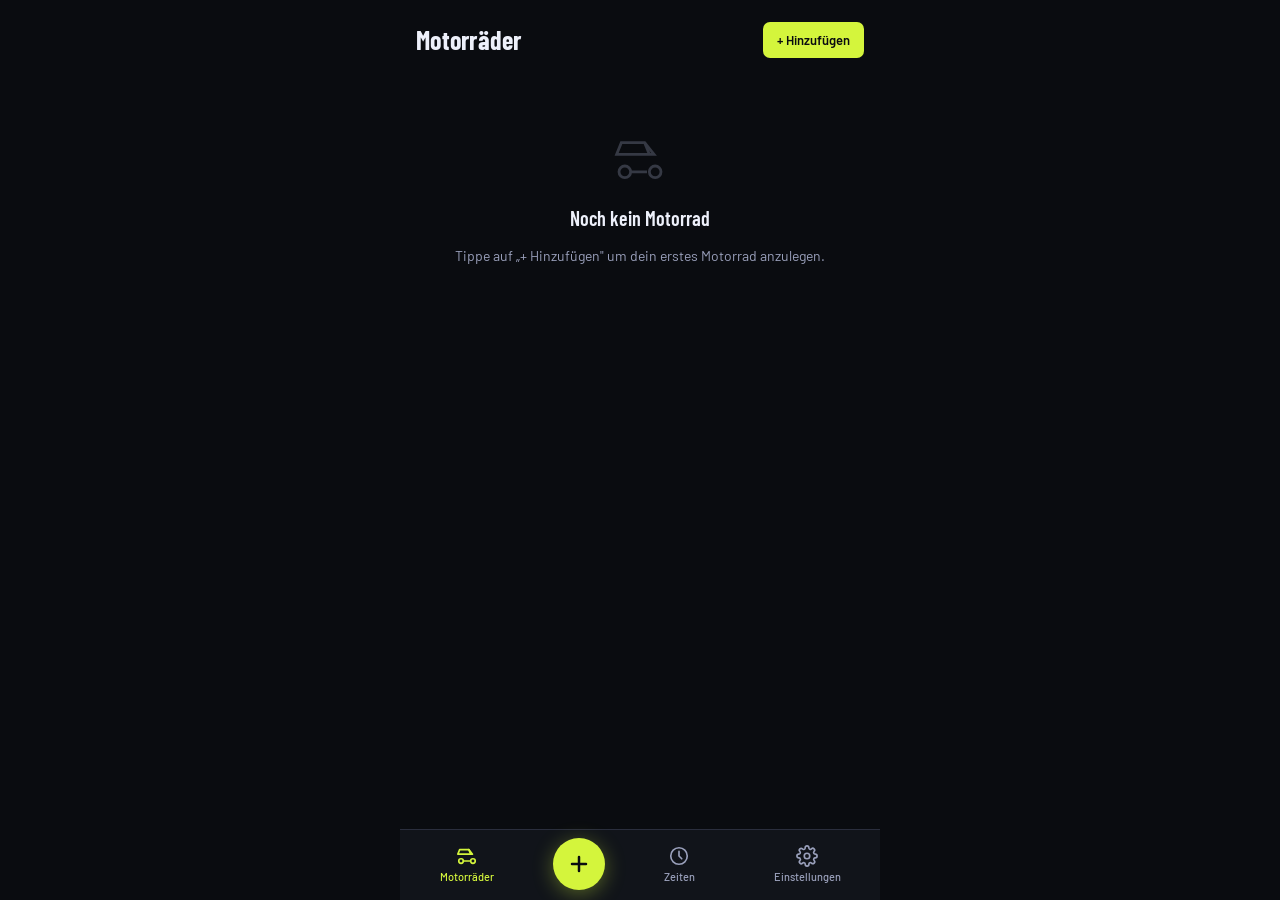
==== TrackdayManager.html @ b00c9626 "feat: V2 — Session-Edit, Fahrwerk-Felder, Filter, Chart, Zeiten-Screen - Umbenennung index.html → Tr" ====
<!DOCTYPE html>
<html lang="de">
<head>
  <meta charset="UTF-8">
  <meta name="viewport" content="width=device-width, initial-scale=1.0, viewport-fit=cover">
  <meta name="apple-mobile-web-app-capable" content="yes">
  <meta name="apple-mobile-web-app-status-bar-style" content="black-translucent">
  <meta name="theme-color" content="#0a0c10">
  <title>Trackday Manager</title>
  <link rel="preconnect" href="https://fonts.googleapis.com">
  <link rel="preconnect" href="https://fonts.gstatic.com" crossorigin>
  <link href="https://fonts.googleapis.com/css2?family=Barlow+Condensed:wght@400;500;600;700&family=Barlow:wght@400;500;600&display=swap" rel="stylesheet">
  <link rel="stylesheet" href="css/app.css">
</head>
<body>
  <div id="app">

    <div id="screen-fahrzeuge" class="screen"></div>
    <div id="screen-wizard" class="screen"></div>
    <div id="screen-setup" class="screen"></div>
    <div id="screen-zeiten" class="screen"></div>
    <div id="screen-einstellungen" class="screen"></div>

    <nav id="bottom-nav">
      <button class="nav-btn" data-screen="fahrzeuge">
        <svg width="22" height="22" viewBox="0 0 24 24" fill="none" stroke="currentColor" stroke-width="1.8" stroke-linecap="round" stroke-linejoin="round">
          <circle cx="5.5" cy="17.5" r="2.5"/><circle cx="18.5" cy="17.5" r="2.5"/>
          <path d="M8 17.5h7M2 10l2-5h10l4 5H2z"/><path d="M14 5l2 5"/>
        </svg>
        <span>Motorräder</span>
      </button>

      <button class="nav-btn-center" id="btn-new-session" title="Neue Session">
        <svg width="24" height="24" viewBox="0 0 24 24" fill="none" stroke="currentColor" stroke-width="2.5" stroke-linecap="round">
          <line x1="12" y1="5" x2="12" y2="19"/><line x1="5" y1="12" x2="19" y2="12"/>
        </svg>
      </button>

      <button class="nav-btn" data-screen="zeiten">
        <svg width="22" height="22" viewBox="0 0 24 24" fill="none" stroke="currentColor" stroke-width="1.8" stroke-linecap="round" stroke-linejoin="round">
          <circle cx="12" cy="12" r="9"/><polyline points="12 7 12 12 15 15"/>
        </svg>
        <span>Zeiten</span>
      </button>

      <button class="nav-btn" data-screen="einstellungen">
        <svg width="22" height="22" viewBox="0 0 24 24" fill="none" stroke="currentColor" stroke-width="1.8" stroke-linecap="round" stroke-linejoin="round">
          <circle cx="12" cy="12" r="3"/>
          <path d="M19.4 15a1.65 1.65 0 0 0 .33 1.82l.06.06a2 2 0 0 1-2.83 2.83l-.06-.06a1.65 1.65 0 0 0-1.82-.33 1.65 1.65 0 0 0-1 1.51V21a2 2 0 0 1-4 0v-.09A1.65 1.65 0 0 0 9 19.4a1.65 1.65 0 0 0-1.82.33l-.06.06a2 2 0 0 1-2.83-2.83l.06-.06A1.65 1.65 0 0 0 4.68 15a1.65 1.65 0 0 0-1.51-1H3a2 2 0 0 1 0-4h.09A1.65 1.65 0 0 0 4.6 9a1.65 1.65 0 0 0-.33-1.82l-.06-.06a2 2 0 0 1 2.83-2.83l.06.06A1.65 1.65 0 0 0 9 4.68a1.65 1.65 0 0 0 1-1.51V3a2 2 0 0 1 4 0v.09a1.65 1.65 0 0 0 1 1.51 1.65 1.65 0 0 0 1.82-.33l.06-.06a2 2 0 0 1 2.83 2.83l-.06.06A1.65 1.65 0 0 0 19.4 9a1.65 1.65 0 0 0 1.51 1H21a2 2 0 0 1 0 4h-.09a1.65 1.65 0 0 0-1.51 1z"/>
        </svg>
        <span>Einstellungen</span>
      </button>
    </nav>
  </div>

  <script src="js/data.js"></script>
  <script src="js/screen-fahrzeuge.js"></script>
  <script src="js/screen-wizard.js"></script>
  <script src="js/screen-setup.js"></script>
  <script src="js/screen-zeiten.js"></script>
  <script src="js/export-import.js"></script>
  <script src="js/app.js"></script>
</body>
</html>
---- css/app.css ----
:root {
  --accent: #d4f53c;
  --secondary: #ff6535;
  --bg: #0a0c10;
  --surface-1: #11141a;
  --surface-2: #181b23;
  --border: #2a2e3d;
  --text: #edf0fa;
  --text-muted: #9aa0bb;
  --radius-card: 16px;
  --radius-field: 10px;
  --radius-sm: 7px;
  --font-display: 'Barlow Condensed', sans-serif;
  --font-body: 'Barlow', sans-serif;
  --nav-height: 64px;
}

*, *::before, *::after {
  box-sizing: border-box;
  margin: 0;
  padding: 0;
  -webkit-tap-highlight-color: transparent;
}

html, body {
  height: 100%;
  background: var(--bg);
  color: var(--text);
  font-family: var(--font-body);
  font-size: 15px;
  line-height: 1.5;
  overflow: hidden;
}

input, select, textarea, button {
  font-family: inherit;
  font-size: inherit;
  color: inherit;
  -webkit-appearance: none;
  appearance: none;
}

/* ── App Shell ── */
#app {
  max-width: 480px;
  margin: 0 auto;
  height: 100dvh;
  display: flex;
  flex-direction: column;
  position: relative;
  overflow: hidden;
}

.screen {
  display: none;
  flex: 1;
  overflow-y: auto;
  -webkit-overflow-scrolling: touch;
  overscroll-behavior: contain;
  padding-top: env(safe-area-inset-top, 0px);
}

.screen.active {
  display: flex;
  flex-direction: column;
}

/* ── Bottom Navigation ── */
#bottom-nav {
  display: flex;
  align-items: center;
  justify-content: space-around;
  background: var(--surface-1);
  border-top: 1px solid var(--border);
  padding: 8px 0 max(10px, env(safe-area-inset-bottom, 10px));
  flex-shrink: 0;
}

.nav-btn {
  display: flex;
  flex-direction: column;
  align-items: center;
  gap: 3px;
  background: none;
  border: none;
  color: var(--text-muted);
  font-size: 11px;
  font-weight: 500;
  cursor: pointer;
  padding: 4px 20px;
  min-height: 44px;
  min-width: 44px;
  transition: color 0.15s;
}

.nav-btn.active {
  color: var(--accent);
}

.nav-btn-center {
  width: 52px;
  height: 52px;
  border-radius: 50%;
  background: var(--accent);
  color: var(--bg);
  display: flex;
  align-items: center;
  justify-content: center;
  border: none;
  cursor: pointer;
  box-shadow: 0 4px 20px rgba(212, 245, 60, 0.35);
  transition: transform 0.15s, box-shadow 0.15s;
  flex-shrink: 0;
}

.nav-btn-center:active {
  transform: scale(0.93);
  box-shadow: 0 2px 10px rgba(212, 245, 60, 0.2);
}

/* ── Screen Header ── */
.screen-header {
  display: flex;
  align-items: center;
  justify-content: space-between;
  padding: 20px 16px 12px;
  flex-shrink: 0;
}

.screen-title {
  font-family: var(--font-display);
  font-size: 26px;
  font-weight: 700;
  letter-spacing: 0.01em;
  color: var(--text);
}

/* ── Cards ── */
.card {
  background: var(--surface-1);
  border: 1px solid var(--border);
  border-radius: var(--radius-card);
  overflow: hidden;
  transition: border-color 0.2s;
}

.card-header {
  display: flex;
  align-items: center;
  justify-content: space-between;
  padding: 14px 16px;
  cursor: pointer;
  min-height: 44px;
}

.card-body {
  padding: 0 16px 16px;
  border-top: 1px solid var(--border);
}

.card-body.hidden {
  display: none;
}

/* ── Buttons ── */
.btn {
  display: inline-flex;
  align-items: center;
  justify-content: center;
  gap: 6px;
  border: none;
  border-radius: var(--radius-sm);
  padding: 10px 16px;
  font-weight: 600;
  font-size: 14px;
  cursor: pointer;
  min-height: 44px;
  transition: opacity 0.15s, transform 0.1s;
}

.btn:active { transform: scale(0.97); }

.btn-primary {
  background: var(--accent);
  color: var(--bg);
}

.btn-secondary {
  background: var(--surface-2);
  color: var(--text);
  border: 1px solid var(--border);
}

.btn-ghost {
  background: transparent;
  color: var(--text-muted);
  border: 1px solid var(--border);
}

.btn-danger {
  background: transparent;
  color: #ff4444;
  border: 1px solid #ff4444;
}

.btn-icon {
  background: none;
  border: none;
  color: var(--text-muted);
  cursor: pointer;
  padding: 8px;
  min-width: 44px;
  min-height: 44px;
  display: flex;
  align-items: center;
  justify-content: center;
  border-radius: var(--radius-sm);
}

.btn-icon:hover { color: var(--text); }

.btn-full { width: 100%; }

/* ── Form Fields ── */
.field-group {
  display: flex;
  flex-direction: column;
  gap: 6px;
  margin-bottom: 14px;
}

.field-label {
  font-size: 12px;
  font-weight: 600;
  color: var(--text-muted);
  text-transform: uppercase;
  letter-spacing: 0.06em;
}

.field-input {
  background: var(--surface-2);
  border: 1px solid var(--border);
  border-radius: var(--radius-field);
  padding: 11px 14px;
  color: var(--text);
  font-size: 15px;
  width: 100%;
  outline: none;
  transition: border-color 0.15s;
}

.field-input:focus {
  border-color: var(--accent);
}

.field-input::placeholder {
  color: var(--text-muted);
  opacity: 0.6;
}

select.field-input {
  background-image: url("data:image/svg+xml,%3Csvg xmlns='http://www.w3.org/2000/svg' width='12' height='12' viewBox='0 0 24 24' fill='none' stroke='%239aa0bb' stroke-width='2.5'%3E%3Cpolyline points='6 9 12 15 18 9'/%3E%3C/svg%3E");
  background-repeat: no-repeat;
  background-position: right 12px center;
  padding-right: 36px;
}

textarea.field-input {
  resize: none;
  min-height: 100px;
  line-height: 1.6;
}

.field-row {
  display: grid;
  grid-template-columns: 1fr 1fr;
  gap: 10px;
}

/* ── Section headings ── */
.section-title {
  font-family: var(--font-display);
  font-size: 13px;
  font-weight: 600;
  color: var(--text-muted);
  text-transform: uppercase;
  letter-spacing: 0.1em;
  padding: 14px 0 8px;
}

/* ── Badges ── */
.badge {
  display: inline-flex;
  align-items: center;
  padding: 3px 8px;
  border-radius: 6px;
  font-size: 11px;
  font-weight: 600;
  letter-spacing: 0.04em;
}

.badge-trocken { background: rgba(212, 245, 60, 0.15); color: var(--accent); }
.badge-nass { background: rgba(100, 160, 255, 0.15); color: #64a0ff; }
.badge-moto { background: rgba(255, 101, 53, 0.15); color: var(--secondary); }

/* ── Toggle / Condition Select ── */
.toggle-group {
  display: grid;
  grid-template-columns: 1fr 1fr;
  gap: 10px;
  margin-bottom: 14px;
}

.toggle-btn {
  background: var(--surface-2);
  border: 2px solid var(--border);
  border-radius: var(--radius-card);
  padding: 16px 12px;
  display: flex;
  flex-direction: column;
  align-items: center;
  gap: 8px;
  cursor: pointer;
  font-size: 15px;
  font-weight: 600;
  color: var(--text-muted);
  transition: border-color 0.15s, color 0.15s, background 0.15s;
  min-height: 44px;
}

.toggle-btn.active {
  border-color: var(--accent);
  color: var(--accent);
  background: rgba(212, 245, 60, 0.06);
}

.toggle-btn svg { opacity: 0.6; transition: opacity 0.15s; }
.toggle-btn.active svg { opacity: 1; }

/* ── List items (track, vehicle select) ── */
.list-item {
  display: flex;
  align-items: center;
  justify-content: space-between;
  padding: 14px 16px;
  border-radius: var(--radius-card);
  background: var(--surface-1);
  border: 2px solid var(--border);
  cursor: pointer;
  margin-bottom: 8px;
  transition: border-color 0.15s, background 0.15s;
  min-height: 44px;
}

.list-item.active {
  border-color: var(--accent);
  background: rgba(212, 245, 60, 0.05);
}

.list-item-name {
  font-weight: 600;
  font-size: 15px;
}

.list-item-meta {
  font-size: 13px;
  color: var(--text-muted);
}

/* ── Wizard ── */
.wizard-step-indicator {
  display: flex;
  align-items: center;
  justify-content: center;
  gap: 6px;
  padding: 12px 0 4px;
}

.wizard-dot {
  width: 8px;
  height: 8px;
  border-radius: 50%;
  background: var(--border);
  transition: background 0.2s, width 0.2s;
}

.wizard-dot.active {
  background: var(--accent);
  width: 20px;
  border-radius: 4px;
}

.wizard-dot.done {
  background: var(--accent);
  opacity: 0.4;
}

/* ── Scroll padding ── */
.scroll-content {
  padding: 0 16px 24px;
  flex: 1;
}

/* ── Empty state ── */
.empty-state {
  display: flex;
  flex-direction: column;
  align-items: center;
  justify-content: center;
  text-align: center;
  gap: 12px;
  padding: 60px 32px;
  color: var(--text-muted);
  flex: 1;
}

.empty-state-icon { opacity: 0.3; margin-bottom: 4px; }
.empty-state-title { font-family: var(--font-display); font-size: 20px; font-weight: 600; color: var(--text); }
.empty-state-text { font-size: 14px; line-height: 1.6; }

/* ── Vehicle card ── */
.vehicle-card {
  background: var(--surface-1);
  border: 1px solid var(--border);
  border-radius: var(--radius-card);
  margin-bottom: 12px;
  overflow: hidden;
  transition: border-color 0.2s;
}

.vehicle-card-header {
  padding: 16px;
  cursor: pointer;
  display: flex;
  align-items: flex-start;
  justify-content: space-between;
  gap: 12px;
}

.vehicle-card-title {
  font-family: var(--font-display);
  font-size: 20px;
  font-weight: 700;
  line-height: 1.2;
}

.vehicle-card-meta {
  font-size: 13px;
  color: var(--text-muted);
  margin-top: 3px;
}

.vehicle-card-actions {
  display: flex;
  gap: 4px;
  flex-shrink: 0;
}

.vehicle-card-expand {
  padding: 8px 16px;
  border-top: 1px solid var(--border);
}

.vehicle-section {
  padding: 12px 16px;
  border-top: 1px solid var(--border);
}

.vehicle-section-title {
  font-family: var(--font-display);
  font-size: 12px;
  font-weight: 600;
  text-transform: uppercase;
  letter-spacing: 0.1em;
  color: var(--text-muted);
  margin-bottom: 10px;
}

.kv-grid {
  display: grid;
  grid-template-columns: 1fr 1fr;
  gap: 6px 12px;
}

.kv-item { display: flex; flex-direction: column; gap: 2px; }
.kv-key { font-size: 11px; color: var(--text-muted); }
.kv-value { font-size: 14px; font-weight: 500; }

.umbau-tag {
  display: inline-flex;
  align-items: center;
  gap: 6px;
  padding: 4px 10px;
  background: var(--surface-2);
  border: 1px solid var(--border);
  border-radius: var(--radius-sm);
  font-size: 13px;
  margin: 2px;
}

/* ── Setup screen ── */
.setup-section {
  background: var(--surface-1);
  border: 1px solid var(--border);
  border-radius: var(--radius-card);
  margin-bottom: 12px;
  overflow: hidden;
}

.setup-section-header {
  padding: 14px 16px;
  font-family: var(--font-display);
  font-size: 14px;
  font-weight: 600;
  text-transform: uppercase;
  letter-spacing: 0.08em;
  color: var(--accent);
  border-bottom: 1px solid var(--border);
  display: flex;
  align-items: center;
  gap: 8px;
}

.setup-section-body {
  padding: 16px;
}

/* ── Bestzeit input ── */
.bestzeit-input {
  font-family: var(--font-display);
  font-size: 32px;
  font-weight: 700;
  text-align: center;
  letter-spacing: 0.05em;
  color: var(--accent);
  background: var(--surface-2);
  border: 2px solid var(--border);
  border-radius: var(--radius-card);
  padding: 16px;
  width: 100%;
  outline: none;
  transition: border-color 0.15s;
}

.bestzeit-input:focus { border-color: var(--accent); }
.bestzeit-input::placeholder { color: var(--border); }

/* ── Times screen ── */
.bestzeit-banner {
  background: var(--surface-1);
  border: 1px solid var(--border);
  border-radius: var(--radius-card);
  padding: 20px 16px;
  margin-bottom: 16px;
  display: flex;
  align-items: center;
  justify-content: space-between;
}

.bestzeit-value {
  font-family: var(--font-display);
  font-size: 42px;
  font-weight: 700;
  color: var(--accent);
  letter-spacing: 0.02em;
  line-height: 1;
}

.bestzeit-delta {
  font-family: var(--font-display);
  font-size: 16px;
  font-weight: 600;
  color: var(--accent);
  margin-top: 4px;
}

.bestzeit-delta.slower { color: #ff4444; }

.bestzeit-meta {
  font-size: 12px;
  color: var(--text-muted);
  margin-top: 4px;
}

/* ── Chart ── */
.chart-container {
  background: var(--surface-1);
  border: 1px solid var(--border);
  border-radius: var(--radius-card);
  padding: 16px;
  margin-bottom: 16px;
}

.chart-container canvas {
  width: 100%;
  display: block;
}

/* ── Filter bar ── */
.filter-bar {
  display: flex;
  gap: 8px;
  padding: 0 16px 10px;
  overflow-x: auto;
  -webkit-overflow-scrolling: touch;
  scrollbar-width: none;
  flex-shrink: 0;
  border-bottom: 1px solid var(--border);
  cursor: grab;
  user-select: none;
  -webkit-user-select: none;
}

.filter-bar::-webkit-scrollbar { display: none; }
.filter-bar.dragging { cursor: grabbing; }

.filter-chip {
  flex-shrink: 0;
  padding: 7px 14px;
  border-radius: 20px;
  border: 1px solid var(--border);
  background: var(--surface-1);
  color: var(--text-muted);
  font-size: 13px;
  font-weight: 500;
  cursor: pointer;
  white-space: nowrap;
  -webkit-appearance: none;
  background-image: none;
  min-height: 36px;
}

.filter-chip.active {
  border-color: var(--accent);
  color: var(--accent);
  background: rgba(212, 245, 60, 0.08);
}

.filter-chip {
  display: inline-flex;
  align-items: center;
}

.filter-divider {
  width: 1px;
  height: 20px;
  background: var(--border);
  flex-shrink: 0;
  align-self: center;
}

/* ── Filter Bottom Sheet Options ── */
.filter-sheet-option {
  display: flex;
  align-items: center;
  justify-content: space-between;
  padding: 15px 4px;
  border-bottom: 1px solid var(--border);
  cursor: pointer;
  font-size: 16px;
  min-height: 52px;
  transition: color 0.15s;
}

.filter-sheet-option:last-child { border-bottom: none; }

.filter-sheet-option.active {
  color: var(--accent);
  font-weight: 600;
}

.filter-sheet-option:active { opacity: 0.7; }

/* ── History table ── */
.history-entry {
  background: var(--surface-1);
  border: 1px solid var(--border);
  border-radius: var(--radius-card);
  margin-bottom: 8px;
  overflow: hidden;
}

.history-entry-header {
  display: flex;
  align-items: center;
  padding: 12px 14px;
  gap: 12px;
  cursor: pointer;
  min-height: 44px;
}

.history-entry-time {
  font-family: var(--font-display);
  font-size: 22px;
  font-weight: 700;
  color: var(--text);
  min-width: 80px;
}

.history-entry-info {
  flex: 1;
}

.history-entry-track {
  font-size: 14px;
  font-weight: 500;
}

.history-entry-date {
  font-size: 12px;
  color: var(--text-muted);
}

.history-entry-delta {
  font-family: var(--font-display);
  font-size: 14px;
  font-weight: 600;
  color: #ff4444;
  min-width: 50px;
  text-align: right;
}

.history-entry-delta.best { color: var(--accent); }

.history-entry-body {
  border-top: 1px solid var(--border);
  padding: 14px;
}

/* ── Modal ── */
.modal-overlay {
  position: fixed;
  inset: 0;
  background: rgba(0, 0, 0, 0.7);
  display: flex;
  align-items: flex-end;
  z-index: 100;
  backdrop-filter: blur(4px);
}

.modal-sheet {
  background: var(--surface-1);
  border: 1px solid var(--border);
  border-radius: 24px 24px 0 0;
  width: 100%;
  max-width: 480px;
  margin: 0 auto;
  padding: 0 16px max(24px, env(safe-area-inset-bottom, 24px));
  max-height: 90dvh;
  overflow-y: auto;
  -webkit-overflow-scrolling: touch;
}

.modal-handle {
  width: 36px;
  height: 4px;
  background: var(--border);
  border-radius: 2px;
  margin: 12px auto 16px;
}

.modal-title {
  font-family: var(--font-display);
  font-size: 22px;
  font-weight: 700;
  margin-bottom: 20px;
}

/* ── Umbauten list (edit mode) ── */
.umbau-item-edit {
  display: flex;
  align-items: center;
  gap: 8px;
  margin-bottom: 8px;
}

.umbau-item-edit .field-input { flex: 1; margin-bottom: 0; }

.btn-remove-umbau {
  background: none;
  border: none;
  color: #ff4444;
  cursor: pointer;
  padding: 8px;
  min-width: 36px;
  min-height: 36px;
  display: flex;
  align-items: center;
  justify-content: center;
}

/* ── Delete confirm ── */
.delete-confirm {
  background: rgba(255, 68, 68, 0.08);
  border: 1px solid rgba(255, 68, 68, 0.3);
  border-radius: var(--radius-card);
  padding: 14px 16px;
  display: flex;
  align-items: center;
  justify-content: space-between;
  gap: 12px;
  margin: 8px 16px 16px;
}

.delete-confirm-text {
  font-size: 13px;
  color: #ff4444;
  line-height: 1.4;
}

.delete-confirm-actions {
  display: flex;
  gap: 8px;
  flex-shrink: 0;
}

/* ── Event Marker ── */
.event-marker {
  margin-bottom: 8px;
}

.event-marker-line {
  height: 1px;
  background: linear-gradient(to right, transparent, var(--secondary), transparent);
  margin-bottom: 6px;
}

.event-marker-body {
  display: flex;
  align-items: center;
  gap: 10px;
  padding: 8px 12px;
  background: rgba(255, 101, 53, 0.07);
  border: 1px solid rgba(255, 101, 53, 0.25);
  border-radius: var(--radius-card);
}

.event-marker-icon {
  color: var(--secondary);
  flex-shrink: 0;
  display: flex;
  align-items: center;
}

.event-marker-content {
  flex: 1;
  display: flex;
  flex-wrap: wrap;
  align-items: center;
  gap: 6px;
}

.event-marker-typ {
  font-size: 13px;
  font-weight: 600;
  color: var(--secondary);
}

.event-marker-date {
  font-size: 11px;
  color: var(--text-muted);
}

.event-marker-notiz {
  width: 100%;
  font-size: 12px;
  color: var(--text-muted);
  font-style: italic;
}

/* ── Settings ── */
.settings-item {
  display: flex;
  align-items: center;
  justify-content: space-between;
  padding: 16px;
  background: var(--surface-1);
  border: 1px solid var(--border);
  border-radius: var(--radius-card);
  margin-bottom: 10px;
  cursor: pointer;
  min-height: 44px;
  transition: border-color 0.15s;
}

.settings-item:active { border-color: var(--accent); }

.settings-item-label {
  display: flex;
  flex-direction: column;
  gap: 2px;
}

.settings-item-title { font-weight: 600; font-size: 15px; }
.settings-item-desc { font-size: 12px; color: var(--text-muted); }

/* ── Misc utilities ── */
.text-accent { color: var(--accent); }
.text-muted { color: var(--text-muted); }
.text-danger { color: #ff4444; }
.font-display { font-family: var(--font-display); }
.mt-8 { margin-top: 8px; }
.mt-16 { margin-top: 16px; }
.mb-8 { margin-bottom: 8px; }
.mb-16 { margin-bottom: 16px; }

.divider {
  height: 1px;
  background: var(--border);
  margin: 14px 0;
}

.row-between {
  display: flex;
  align-items: center;
  justify-content: space-between;
  gap: 12px;
}

.app-version {
  text-align: center;
  font-size: 12px;
  color: var(--text-muted);
  opacity: 0.5;
  padding: 20px 0 8px;
}
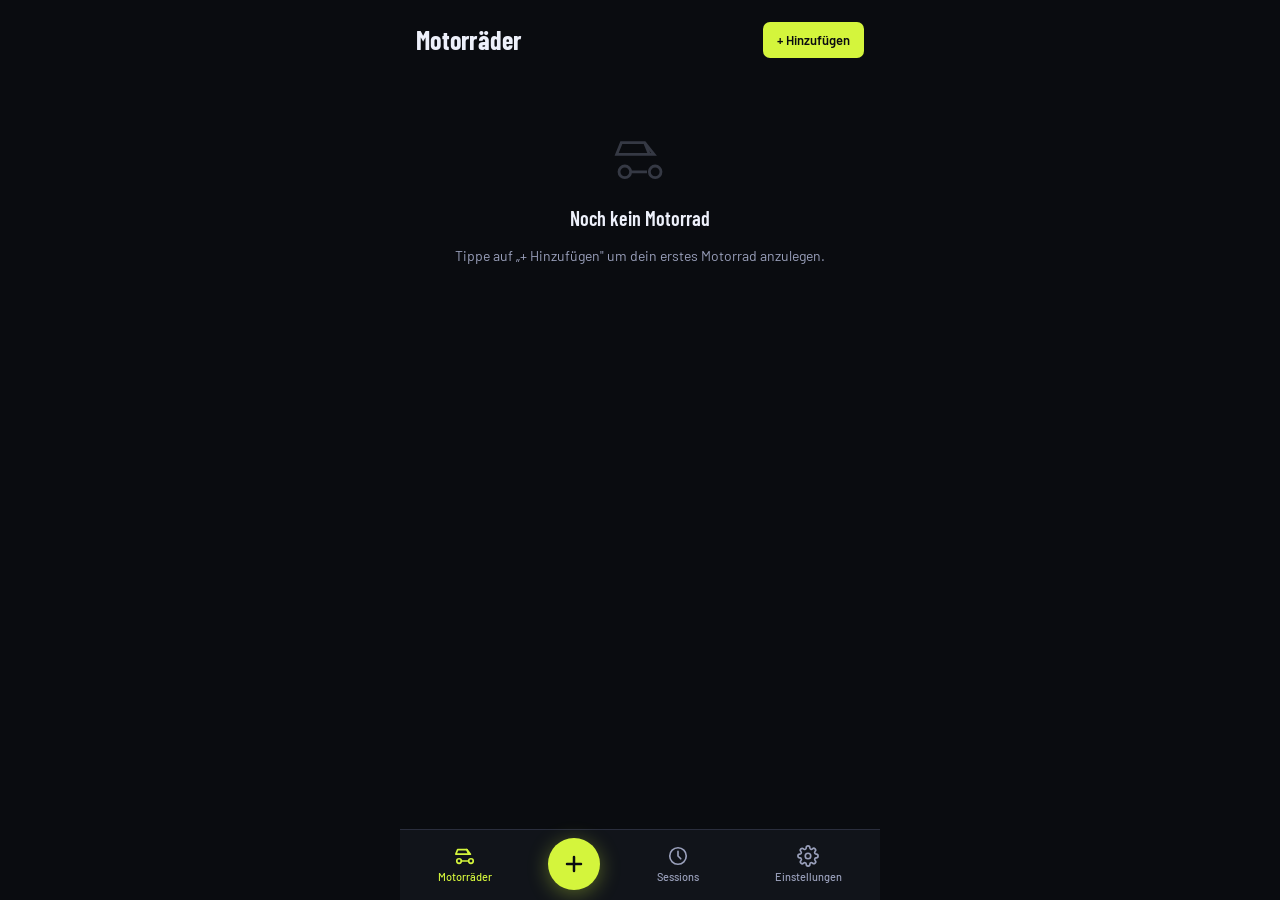
==== commit cf0ef022: "Refactor to separate files + Setup-Vergleich-Graphen - Aufgeteilt in css/ und js/ Ordner (war zuvor " ====
--- a/TrackdayManager.html
+++ b/TrackdayManager.html
@@ -7,6 +7,15 @@
   <meta name="apple-mobile-web-app-status-bar-style" content="black-translucent">
   <meta name="theme-color" content="#0a0c10">
   <title>Trackday Manager</title>
+  <link rel="manifest" href="manifest.json">
+  <link rel="apple-touch-icon" href="icon.svg">
+  <script>
+    if ('serviceWorker' in navigator) {
+      window.addEventListener('load', () => {
+        navigator.serviceWorker.register('/TrackdayManager/sw.js', { scope: '/TrackdayManager/' });
+      });
+    }
+  </script>
   <link rel="preconnect" href="https://fonts.googleapis.com">
   <link rel="preconnect" href="https://fonts.gstatic.com" crossorigin>
   <link href="https://fonts.googleapis.com/css2?family=Barlow+Condensed:wght@400;500;600;700&family=Barlow:wght@400;500;600&display=swap" rel="stylesheet">
@@ -40,7 +49,7 @@
         <svg width="22" height="22" viewBox="0 0 24 24" fill="none" stroke="currentColor" stroke-width="1.8" stroke-linecap="round" stroke-linejoin="round">
           <circle cx="12" cy="12" r="9"/><polyline points="12 7 12 12 15 15"/>
         </svg>
-        <span>Zeiten</span>
+        <span>Sessions</span>
       </button>
 
       <button class="nav-btn" data-screen="einstellungen">
--- a/css/app.css
+++ b/css/app.css
@@ -628,17 +628,14 @@
   -webkit-appearance: none;
   background-image: none;
   min-height: 36px;
+  display: inline-flex;
+  align-items: center;
 }
 
 .filter-chip.active {
   border-color: var(--accent);
   color: var(--accent);
   background: rgba(212, 245, 60, 0.08);
-}
-
-.filter-chip {
-  display: inline-flex;
-  align-items: center;
 }
 
 .filter-divider {
@@ -812,60 +809,6 @@
   display: flex;
   gap: 8px;
   flex-shrink: 0;
-}
-
-/* ── Event Marker ── */
-.event-marker {
-  margin-bottom: 8px;
-}
-
-.event-marker-line {
-  height: 1px;
-  background: linear-gradient(to right, transparent, var(--secondary), transparent);
-  margin-bottom: 6px;
-}
-
-.event-marker-body {
-  display: flex;
-  align-items: center;
-  gap: 10px;
-  padding: 8px 12px;
-  background: rgba(255, 101, 53, 0.07);
-  border: 1px solid rgba(255, 101, 53, 0.25);
-  border-radius: var(--radius-card);
-}
-
-.event-marker-icon {
-  color: var(--secondary);
-  flex-shrink: 0;
-  display: flex;
-  align-items: center;
-}
-
-.event-marker-content {
-  flex: 1;
-  display: flex;
-  flex-wrap: wrap;
-  align-items: center;
-  gap: 6px;
-}
-
-.event-marker-typ {
-  font-size: 13px;
-  font-weight: 600;
-  color: var(--secondary);
-}
-
-.event-marker-date {
-  font-size: 11px;
-  color: var(--text-muted);
-}
-
-.event-marker-notiz {
-  width: 100%;
-  font-size: 12px;
-  color: var(--text-muted);
-  font-style: italic;
 }
 
 /* ── Settings ── */
